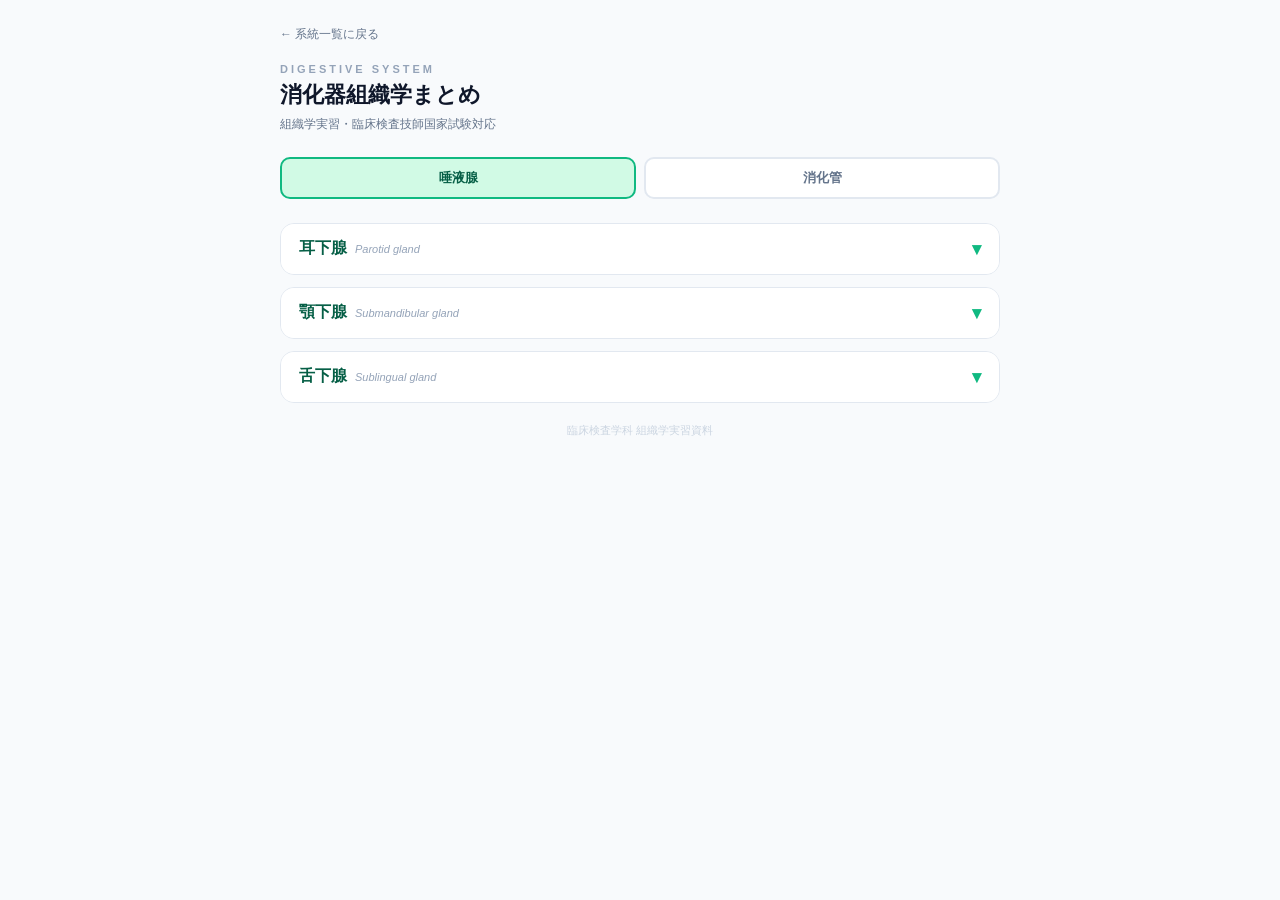
==== digestive.html @ 6a54fd80 "消化器、消化管のファイルを追加" ====
<!DOCTYPE html>
<html lang="ja">
<head>
<meta charset="UTF-8">
<meta name="viewport" content="width=device-width, initial-scale=1.0">
<title>消化器｜組織学実習資料</title>
<style>
  * { box-sizing: border-box; margin: 0; padding: 0; }
  body { font-family: 'Hiragino Kaku Gothic ProN', 'Noto Sans JP', sans-serif; background: #f8fafc; color: #1e293b; min-height: 100vh; padding: 24px 16px; }
  .container { max-width: 720px; margin: 0 auto; }
  .back { display: inline-flex; align-items: center; gap: 6px; font-size: 12px; color: #64748b; text-decoration: none; margin-bottom: 20px; }
  .back:hover { color: #1e293b; }
  .header { margin-bottom: 24px; }
  .header-label { font-size: 11px; font-weight: 700; letter-spacing: 3px; color: #94a3b8; text-transform: uppercase; margin-bottom: 6px; }
  .header h1 { font-size: 22px; font-weight: 800; color: #0f172a; line-height: 1.3; }
  .header p { font-size: 12px; color: #64748b; margin-top: 6px; }

  .tabs { display: flex; gap: 8px; margin-bottom: 24px; }
  .tab { flex: 1; padding: 10px 0; border-radius: 10px; border: 2px solid #e2e8f0; background: #fff; color: #64748b; font-weight: 700; font-size: 13px; cursor: pointer; transition: all .15s; font-family: inherit; }
  .tab.active { border-color: #10b981; background: #d1fae5; color: #065f46; }

  .organ-card { margin-bottom: 12px; border-radius: 14px; border: 1.5px solid #e2e8f0; overflow: hidden; background: #fff; }
  .organ-card.open { border-color: #6ee7b7; box-shadow: 0 4px 16px #10b98122; }
  .organ-header { width: 100%; display: flex; align-items: center; justify-content: space-between; padding: 14px 18px; background: #fff; border: none; cursor: pointer; text-align: left; font-family: inherit; }
  .organ-header.open { background: #d1fae5; }
  .organ-name { font-size: 16px; font-weight: 800; color: #065f46; }
  .organ-en { font-size: 11px; color: #94a3b8; margin-left: 8px; font-style: italic; }
  .organ-arrow { font-size: 18px; font-weight: 700; color: #10b981; transition: transform .2s; }
  .organ-arrow.open { transform: rotate(180deg); }
  .organ-body { padding: 0 12px 12px; display: none; }
  .organ-body.open { display: block; }
  .section-card { margin-top: 8px; border-radius: 10px; border: 1px solid #f1f5f9; overflow: hidden; }
  .section-card.open { border-color: #6ee7b7; }
  .section-header { width: 100%; display: flex; align-items: center; justify-content: space-between; padding: 10px 14px; background: #f8fafc; border: none; cursor: pointer; text-align: left; font-family: inherit; }
  .section-header.open { background: #10b98112; }
  .section-title { font-size: 13px; font-weight: 700; color: #334155; }
  .section-title.open { color: #065f46; }
  .section-arrow { font-size: 14px; color: #10b981; transition: transform .2s; }
  .section-arrow.open { transform: rotate(90deg); }
  .section-body { display: none; padding: 10px 14px 10px 28px; list-style: none; }
  .section-body.open { display: block; }
  .section-body li { position: relative; font-size: 13px; color: #1e293b; line-height: 1.7; padding-left: 12px; margin-bottom: 4px; }
  .section-body li::before { content: ''; position: absolute; left: 0; top: 8px; width: 5px; height: 5px; border-radius: 50%; background: #10b981; }
  .footer { text-align: center; font-size: 11px; color: #cbd5e1; margin-top: 20px; }
</style>
</head>
<body>
<div class="container">
  <a class="back" href="index.html">← 系統一覧に戻る</a>
  <div class="header">
    <div class="header-label">Digestive System</div>
    <h1>消化器組織学まとめ</h1>
    <p>組織学実習・臨床検査技師国家試験対応</p>
  </div>
  <div class="tabs">
    <button class="tab active" onclick="switchTab('salivary')" id="tab-salivary">唾液腺</button>
    <button class="tab" onclick="switchTab('tract')" id="tab-tract">消化管</button>
  </div>
  <div id="content"></div>
  <div class="footer">臨床検査学科 組織学実習資料</div>
</div>
<script>
const data = {
  salivary: [
    { organ:"耳下腺", en:"Parotid gland", sections:[
      { title:"腺房", items:["純漿液腺（serous gland）：唾液腺中で最も大きい","漿液細胞：錐体形、好酸性顆粒（酵素顆粒）豊富、基底側に扁平な核","アミラーゼ（α-amylase）を主に分泌"] },
      { title:"導管系", items:["介在部導管（intercalated duct）：細く短い","線条部導管（striated duct）：基底側に縦線条（ミトコンドリア豊富）、水・電解質の再吸収","排泄管：移行上皮→重層扁平上皮"] },
      { title:"臨床検査のポイント", items:["ムンプスウイルス（流行性耳下腺炎）の好発部位","耳下腺腫瘍：多形腺腫（最多）、ワルチン腫瘍（リンパ球浸潤＋嚢胞性）","血清アミラーゼ上昇：耳下腺炎・膵炎の鑑別に重要"] }
    ]},
    { organ:"顎下腺", en:"Submandibular gland", sections:[
      { title:"腺房", items:["混合腺（漿液腺優位）：漿液腺房＋粘液腺房","漿液半月（serous demilune）：粘液腺房に漿液細胞が帽状に付着","粘液細胞：明るい細胞質、扁平な核が基底側に圧排"] },
      { title:"導管系", items:["線条部導管が発達（耳下腺より太く長い）","Wharton管：口腔底に開口"] },
      { title:"臨床検査のポイント", items:["唾石（sialolithiasis）：Wharton管に最多（約80%）","唾石はカルシウム塩の沈着、X線・CT・超音波で検出"] }
    ]},
    { organ:"舌下腺", en:"Sublingual gland", sections:[
      { title:"腺房", items:["混合腺（粘液腺優位）：粘液腺房が大部分を占める","漿液半月は少ない","粘液分泌が主体：潤滑・保護機能"] },
      { title:"導管系", items:["短い独自の排泄管（Rivinus管）が複数存在","一部はWharton管に合流"] },
      { title:"3大唾液腺の比較", items:["漿液腺：耳下腺 > 顎下腺 > 舌下腺","粘液腺：舌下腺 > 顎下腺 > 耳下腺","線条部導管の発達：耳下腺・顎下腺 > 舌下腺"] }
    ]}
  ],
  tract: [
    { organ:"食道", en:"Esophagus", sections:[
      { title:"壁の構造（4層）", items:["粘膜：重層扁平上皮（非角化性）＋粘膜固有層＋粘膜筋板","粘膜下層：食道腺（粘液腺）散在、Meissner神経叢","筋層：内輪・外縦（上部1/3=横紋筋、中部=混合、下部1/3=平滑筋）","外膜：線維膜（漿膜なし）"] },
      { title:"特徴的構造", items:["食道腺（esophageal glands）：粘膜下層に散在する純粘液腺","食道腺固有（cardiac glands）：上下端の粘膜固有層に存在","粘膜筋板：縦走平滑筋（消化管で食道のみ縦走）"] },
      { title:"臨床検査のポイント", items:["Barrett食道：下部食道の扁平上皮が円柱上皮に化生（腺癌リスク）","食道癌：扁平上皮癌（上中部）vs 腺癌（下部）","アカラシア：下部食道括約筋の弛緩障害、Auerbach神経叢の変性"] }
    ]},
    { organ:"胃", en:"Stomach", sections:[
      { title:"壁の構造", items:["粘膜：表面上皮（粘液産生単層円柱上皮）＋胃小窩（gastric pit）＋胃腺","粘膜下層：Meissner神経叢、血管・リンパ管豊富","筋層：内斜・中輪・外縦の3層（消化管中唯一）","漿膜：中皮（単層扁平上皮）"] },
      { title:"胃腺の細胞（胃体部・胃底部）", items:["主細胞（chief cells）：ペプシノゲン分泌、好塩基性（RER豊富）","壁細胞（parietal cells）：塩酸・内因子分泌、好酸性（ミトコンドリア豊富）、細管小管系","粘液頸細胞：粘液分泌、幹細胞的役割","G細胞（幽門腺）：ガストリン分泌（内分泌細胞）"] },
      { title:"部位別腺の違い", items:["胃底腺（fundic glands）：主細胞＋壁細胞が豊富、胃体部・胃底部","幽門腺（pyloric glands）：粘液細胞主体、ガストリン分泌G細胞含む","噴門腺（cardiac glands）：粘液腺のみ"] },
      { title:"臨床検査のポイント", items:["Helicobacter pylori：胃粘膜表層に定着、ウレアーゼ産生、胃炎・潰瘍・癌の原因","胃癌：腸型（腸上皮化生を経る）vs びまん型（印環細胞癌）","内因子欠乏→ビタミンB12吸収障害→悪性貧血"] }
    ]},
    { organ:"十二指腸", en:"Duodenum", sections:[
      { title:"特徴的構造", items:["Brunner腺（十二指腸腺）：粘膜下層に存在（小腸中唯一）、アルカリ性粘液分泌","Vater乳頭（大十二指腸乳頭）：総胆管・膵管の開口部","絨毛（villi）：最も発達（高く密）"] },
      { title:"上皮細胞", items:["吸収上皮細胞：微絨毛（刷子縁）＋糖衣（glycocalyx）、消化・吸収","杯細胞（goblet cells）：粘液分泌、小腸では十二指腸で最少","Paneth細胞：陰窩底部に存在、リゾチーム・ディフェンシン分泌（抗菌）"] },
      { title:"臨床検査のポイント", items:["十二指腸潰瘍：H. pylori・NSAIDsが主因、Brunner腺過形成を伴うことあり","吸収不良症候群：絨毛萎縮（セリアック病など）で診断"] }
    ]},
    { organ:"小腸", en:"Small intestine", sections:[
      { title:"共通構造", items:["絨毛＋陰窩（Lieberkühn陰窩）：表面積を拡大","輪状ひだ（Kerckring弁）：粘膜＋粘膜下層が形成（空腸で最大）","粘膜筋板：内輪・外縦の薄い平滑筋層"] },
      { title:"空腸の特徴", items:["輪状ひだ最も発達（吸収面積最大）","絨毛：長く密、杯細胞は十二指腸より多い","Peyer板なし（あるいは少ない）"] },
      { title:"回腸の特徴", items:["Peyer板（集合リンパ小節）：腸間膜付着対側の粘膜に存在、免疫応答","M細胞：Peyer板上皮に存在、抗原取り込み・輸送","杯細胞：空腸より多い、輪状ひだは減少"] },
      { title:"臨床検査のポイント", items:["Crohn病：小腸〜大腸の全層性肉芽腫性炎、非乾酪性肉芽腫","腸チフス：Peyer板の壊死・潰瘍、Salmonella typhi感染","吸収不良：脂肪便、ビタミン欠乏"] }
    ]},
    { organ:"大腸", en:"Large intestine", sections:[
      { title:"構造的特徴", items:["絨毛なし（粘膜面は平坦）","陰窩（Lieberkühn陰窩）が深く発達","杯細胞が豊富（粘液産生が主機能）","腸間膜ひも（taenia coli）：外縦筋が3本の帯に集まる"] },
      { title:"上皮細胞", items:["吸収上皮細胞：水・電解質の吸収（微絨毛は小腸より短い）","杯細胞：大腸で最多、粘液により便の移送を助ける","内分泌細胞：セロトニン産生細胞（EC細胞）など"] },
      { title:"部位別特徴", items:["盲腸・虫垂：リンパ組織豊富（虫垂はリンパ器官的性格）","結腸：陰窩が規則正しく配列","直腸：陰窩深く、杯細胞多い、歯状線以下で重層扁平上皮に移行"] },
      { title:"臨床検査のポイント", items:["大腸癌：腺癌が大部分、左側結腸・直腸に多い","潰瘍性大腸炎：粘膜・粘膜下層限局の炎症、陰窩膿瘍・杯細胞減少","過形成ポリープ vs 腺腫：鋸歯状構造の評価が重要"] }
    ]}
  ]
};

let currentTab = 'salivary';
const openOrgans = {}, openSections = {};

function switchTab(tab) {
  currentTab = tab;
  document.querySelectorAll('.tab').forEach(t => t.classList.remove('active'));
  document.getElementById(`tab-${tab}`).classList.add('active');
  render();
}

function toggleOrgan(key) { openOrgans[key] = !openOrgans[key]; render(); }
function toggleSection(key) { openSections[key] = !openSections[key]; render(); }

function render() {
  const items = data[currentTab];
  let html = '';
  items.forEach((organ, oi) => {
    const oKey = `${currentTab}-${oi}`, isOpen = !!openOrgans[oKey];
    html += `<div class="organ-card ${isOpen?'open':''}"><button class="organ-header ${isOpen?'open':''}" onclick="toggleOrgan('${oKey}')"><div><span class="organ-name">${organ.organ}</span><span class="organ-en">${organ.en}</span></div><span class="organ-arrow ${isOpen?'open':''}">▾</span></button><div class="organ-body ${isOpen?'open':''}">`;
    organ.sections.forEach((sec, si) => {
      const sKey = `${oKey}-${si}`, secOpen = !!openSections[sKey];
      html += `<div class="section-card ${secOpen?'open':''}"><button class="section-header ${secOpen?'open':''}" onclick="toggleSection('${sKey}')"><span class="section-title ${secOpen?'open':''}">${sec.title}</span><span class="section-arrow ${secOpen?'open':''}">▶</span></button><ul class="section-body ${secOpen?'open':''}">${sec.items.map(i=>`<li>${i}</li>`).join('')}</ul></div>`;
    });
    html += `</div></div>`;
  });
  document.getElementById('content').innerHTML = html;
}
render();
</script>
</body>
</html>
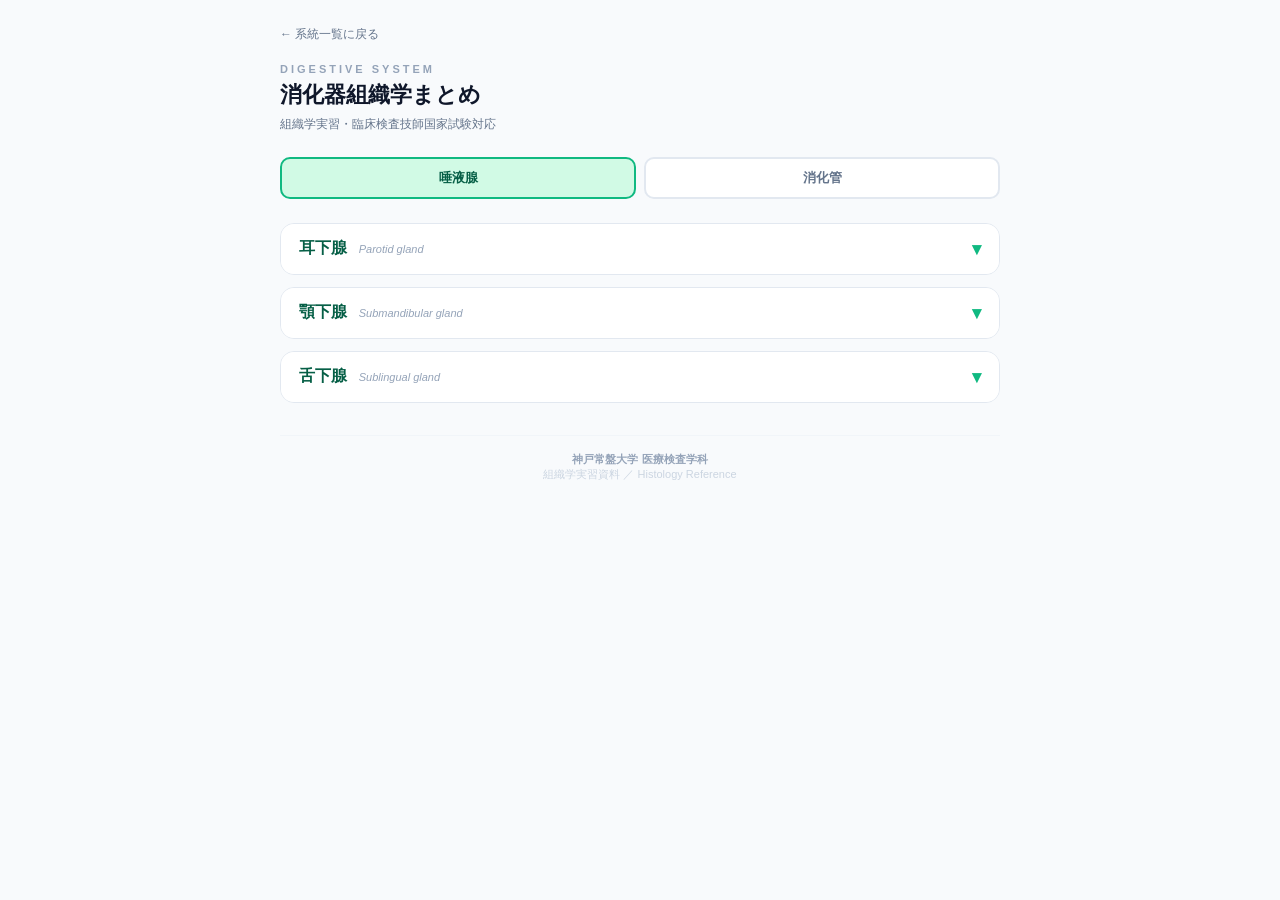
==== commit 913e1948: "CSS, jsなどを追加して、ヘッダーやフッターを編集すればそれに連動してその他のページも書き換わるようにした" ====
--- a/digestive.html
+++ b/digestive.html
@@ -4,51 +4,13 @@
 <meta charset="UTF-8">
 <meta name="viewport" content="width=device-width, initial-scale=1.0">
 <title>消化器｜組織学実習資料</title>
-<style>
-  * { box-sizing: border-box; margin: 0; padding: 0; }
-  body { font-family: 'Hiragino Kaku Gothic ProN', 'Noto Sans JP', sans-serif; background: #f8fafc; color: #1e293b; min-height: 100vh; padding: 24px 16px; }
-  .container { max-width: 720px; margin: 0 auto; }
-  .back { display: inline-flex; align-items: center; gap: 6px; font-size: 12px; color: #64748b; text-decoration: none; margin-bottom: 20px; }
-  .back:hover { color: #1e293b; }
-  .header { margin-bottom: 24px; }
-  .header-label { font-size: 11px; font-weight: 700; letter-spacing: 3px; color: #94a3b8; text-transform: uppercase; margin-bottom: 6px; }
-  .header h1 { font-size: 22px; font-weight: 800; color: #0f172a; line-height: 1.3; }
-  .header p { font-size: 12px; color: #64748b; margin-top: 6px; }
-
-  .tabs { display: flex; gap: 8px; margin-bottom: 24px; }
-  .tab { flex: 1; padding: 10px 0; border-radius: 10px; border: 2px solid #e2e8f0; background: #fff; color: #64748b; font-weight: 700; font-size: 13px; cursor: pointer; transition: all .15s; font-family: inherit; }
-  .tab.active { border-color: #10b981; background: #d1fae5; color: #065f46; }
-
-  .organ-card { margin-bottom: 12px; border-radius: 14px; border: 1.5px solid #e2e8f0; overflow: hidden; background: #fff; }
-  .organ-card.open { border-color: #6ee7b7; box-shadow: 0 4px 16px #10b98122; }
-  .organ-header { width: 100%; display: flex; align-items: center; justify-content: space-between; padding: 14px 18px; background: #fff; border: none; cursor: pointer; text-align: left; font-family: inherit; }
-  .organ-header.open { background: #d1fae5; }
-  .organ-name { font-size: 16px; font-weight: 800; color: #065f46; }
-  .organ-en { font-size: 11px; color: #94a3b8; margin-left: 8px; font-style: italic; }
-  .organ-arrow { font-size: 18px; font-weight: 700; color: #10b981; transition: transform .2s; }
-  .organ-arrow.open { transform: rotate(180deg); }
-  .organ-body { padding: 0 12px 12px; display: none; }
-  .organ-body.open { display: block; }
-  .section-card { margin-top: 8px; border-radius: 10px; border: 1px solid #f1f5f9; overflow: hidden; }
-  .section-card.open { border-color: #6ee7b7; }
-  .section-header { width: 100%; display: flex; align-items: center; justify-content: space-between; padding: 10px 14px; background: #f8fafc; border: none; cursor: pointer; text-align: left; font-family: inherit; }
-  .section-header.open { background: #10b98112; }
-  .section-title { font-size: 13px; font-weight: 700; color: #334155; }
-  .section-title.open { color: #065f46; }
-  .section-arrow { font-size: 14px; color: #10b981; transition: transform .2s; }
-  .section-arrow.open { transform: rotate(90deg); }
-  .section-body { display: none; padding: 10px 14px 10px 28px; list-style: none; }
-  .section-body.open { display: block; }
-  .section-body li { position: relative; font-size: 13px; color: #1e293b; line-height: 1.7; padding-left: 12px; margin-bottom: 4px; }
-  .section-body li::before { content: ''; position: absolute; left: 0; top: 8px; width: 5px; height: 5px; border-radius: 50%; background: #10b981; }
-  .footer { text-align: center; font-size: 11px; color: #cbd5e1; margin-top: 20px; }
-</style>
+<link rel="stylesheet" href="common.css">
 </head>
-<body>
+<body class="theme-digestive">
 <div class="container">
   <a class="back" href="index.html">← 系統一覧に戻る</a>
-  <div class="header">
-    <div class="header-label">Digestive System</div>
+  <div class="page-header">
+    <div class="page-header-label">Digestive System</div>
     <h1>消化器組織学まとめ</h1>
     <p>組織学実習・臨床検査技師国家試験対応</p>
   </div>
@@ -57,8 +19,8 @@
     <button class="tab" onclick="switchTab('tract')" id="tab-tract">消化管</button>
   </div>
   <div id="content"></div>
-  <div class="footer">臨床検査学科 組織学実習資料</div>
 </div>
+<script src="common.js"></script>
 <script>
 const data = {
   salivary: [
@@ -111,33 +73,14 @@
 };
 
 let currentTab = 'salivary';
-const openOrgans = {}, openSections = {};
-
 function switchTab(tab) {
   currentTab = tab;
   document.querySelectorAll('.tab').forEach(t => t.classList.remove('active'));
   document.getElementById(`tab-${tab}`).classList.add('active');
-  render();
+  buildAccordion(data[tab], tab);
 }
-
-function toggleOrgan(key) { openOrgans[key] = !openOrgans[key]; render(); }
-function toggleSection(key) { openSections[key] = !openSections[key]; render(); }
-
-function render() {
-  const items = data[currentTab];
-  let html = '';
-  items.forEach((organ, oi) => {
-    const oKey = `${currentTab}-${oi}`, isOpen = !!openOrgans[oKey];
-    html += `<div class="organ-card ${isOpen?'open':''}"><button class="organ-header ${isOpen?'open':''}" onclick="toggleOrgan('${oKey}')"><div><span class="organ-name">${organ.organ}</span><span class="organ-en">${organ.en}</span></div><span class="organ-arrow ${isOpen?'open':''}">▾</span></button><div class="organ-body ${isOpen?'open':''}">`;
-    organ.sections.forEach((sec, si) => {
-      const sKey = `${oKey}-${si}`, secOpen = !!openSections[sKey];
-      html += `<div class="section-card ${secOpen?'open':''}"><button class="section-header ${secOpen?'open':''}" onclick="toggleSection('${sKey}')"><span class="section-title ${secOpen?'open':''}">${sec.title}</span><span class="section-arrow ${secOpen?'open':''}">▶</span></button><ul class="section-body ${secOpen?'open':''}">${sec.items.map(i=>`<li>${i}</li>`).join('')}</ul></div>`;
-    });
-    html += `</div></div>`;
-  });
-  document.getElementById('content').innerHTML = html;
-}
-render();
+insertFooter();
+buildAccordion(data['salivary'], 'salivary');
 </script>
 </body>
 </html>
--- a/common.css
+++ b/common.css
@@ -0,0 +1,86 @@
+* { box-sizing: border-box; margin: 0; padding: 0; }
+body {
+  font-family: 'Hiragino Kaku Gothic ProN', 'Noto Sans JP', sans-serif;
+  background: #f8fafc; color: #1e293b; min-height: 100vh; padding: 24px 16px;
+}
+.container { max-width: 720px; margin: 0 auto; }
+
+/* ヘッダー・ナビ */
+.back { display: inline-flex; align-items: center; gap: 6px; font-size: 12px; color: #64748b; text-decoration: none; margin-bottom: 20px; }
+.back:hover { color: #1e293b; }
+.page-header { margin-bottom: 24px; }
+.page-header-label { font-size: 11px; font-weight: 700; letter-spacing: 3px; color: #94a3b8; text-transform: uppercase; margin-bottom: 6px; }
+.page-header h1 { font-size: 22px; font-weight: 800; color: #0f172a; line-height: 1.3; }
+.page-header p { font-size: 12px; color: #64748b; margin-top: 6px; }
+
+/* タブ */
+.tabs { display: flex; gap: 8px; margin-bottom: 24px; }
+.tab { flex: 1; padding: 10px 0; border-radius: 10px; border: 2px solid #e2e8f0; background: #fff; color: #64748b; font-weight: 700; font-size: 13px; cursor: pointer; transition: all .15s; font-family: inherit; }
+
+/* アコーディオン共通 */
+.organ-card { margin-bottom: 12px; border-radius: 14px; border: 1.5px solid #e2e8f0; overflow: hidden; background: #fff; }
+.organ-header { width: 100%; display: flex; align-items: center; justify-content: space-between; padding: 14px 18px; background: #fff; border: none; cursor: pointer; text-align: left; font-family: inherit; }
+.organ-name { font-size: 16px; font-weight: 800; }
+.organ-en { font-size: 11px; color: #94a3b8; margin-left: 8px; font-style: italic; }
+.organ-arrow { font-size: 18px; font-weight: 700; transition: transform .2s; }
+.organ-arrow.open { transform: rotate(180deg); }
+.organ-body { padding: 0 12px 12px; display: none; }
+.organ-body.open { display: block; }
+.section-card { margin-top: 8px; border-radius: 10px; border: 1px solid #f1f5f9; overflow: hidden; }
+.section-header { width: 100%; display: flex; align-items: center; justify-content: space-between; padding: 10px 14px; background: #f8fafc; border: none; cursor: pointer; text-align: left; font-family: inherit; }
+.section-title { font-size: 13px; font-weight: 700; color: #334155; }
+.section-arrow { font-size: 14px; transition: transform .2s; }
+.section-arrow.open { transform: rotate(90deg); }
+.section-body { display: none; padding: 10px 14px 10px 28px; list-style: none; }
+.section-body.open { display: block; }
+.section-body li { position: relative; font-size: 13px; color: #1e293b; line-height: 1.7; padding-left: 12px; margin-bottom: 4px; }
+.section-body li::before { content: ''; position: absolute; left: 0; top: 8px; width: 5px; height: 5px; border-radius: 50%; }
+
+/* フッター */
+.site-footer { text-align: center; font-size: 11px; color: #cbd5e1; margin-top: 32px; padding-top: 16px; border-top: 1px solid #f1f5f9; }
+.site-footer .dept { font-weight: 600; color: #94a3b8; }
+
+/* トップページ カード */
+.card-grid { display: grid; grid-template-columns: repeat(auto-fit, minmax(200px, 1fr)); gap: 12px; margin-bottom: 32px; }
+.card { display: block; text-decoration: none; background: #fff; border-radius: 14px; border: 1.5px solid #e2e8f0; padding: 20px; cursor: pointer; transition: all .15s; }
+.card:hover { transform: translateY(-2px); box-shadow: 0 8px 24px #00000012; }
+.card-icon { font-size: 28px; margin-bottom: 12px; }
+.card-title { font-size: 16px; font-weight: 800; margin-bottom: 4px; }
+.card-sub { font-size: 11px; color: #94a3b8; font-style: italic; margin-bottom: 10px; }
+.card-tags { display: flex; flex-wrap: wrap; gap: 4px; }
+.tag { font-size: 10px; font-weight: 600; padding: 2px 8px; border-radius: 20px; }
+.card-coming { opacity: 0.5; cursor: default; pointer-events: none; }
+.card-coming .card-title { color: #94a3b8; }
+.card-coming .tag { background: #f1f5f9; color: #94a3b8; }
+
+/* 生殖器カラー */
+.theme-reproductive .tab.active { border-color: #c026d3; background: #fae8ff; color: #701a75; }
+.theme-reproductive .organ-card.open { border-color: #e879f9; box-shadow: 0 4px 16px #c026d322; }
+.theme-reproductive .organ-header.open { background: #fae8ff; }
+.theme-reproductive .organ-name { color: #701a75; }
+.theme-reproductive .organ-arrow { color: #c026d3; }
+.theme-reproductive .section-card.open { border-color: #e879f9; }
+.theme-reproductive .section-header.open { background: #c026d312; }
+.theme-reproductive .section-title.open { color: #701a75; }
+.theme-reproductive .section-arrow { color: #c026d3; }
+.theme-reproductive .section-body li::before { background: #c026d3; }
+.card-reproductive { border-color: #e879f9; }
+.card-reproductive:hover { box-shadow: 0 8px 24px #c026d322; }
+.card-reproductive .card-title { color: #701a75; }
+.card-reproductive .tag { background: #fae8ff; color: #701a75; }
+
+/* 消化器カラー */
+.theme-digestive .tab.active { border-color: #10b981; background: #d1fae5; color: #065f46; }
+.theme-digestive .organ-card.open { border-color: #6ee7b7; box-shadow: 0 4px 16px #10b98122; }
+.theme-digestive .organ-header.open { background: #d1fae5; }
+.theme-digestive .organ-name { color: #065f46; }
+.theme-digestive .organ-arrow { color: #10b981; }
+.theme-digestive .section-card.open { border-color: #6ee7b7; }
+.theme-digestive .section-header.open { background: #10b98112; }
+.theme-digestive .section-title.open { color: #065f46; }
+.theme-digestive .section-arrow { color: #10b981; }
+.theme-digestive .section-body li::before { background: #10b981; }
+.card-digestive { border-color: #6ee7b7; }
+.card-digestive:hover { box-shadow: 0 8px 24px #10b98122; }
+.card-digestive .card-title { color: #065f46; }
+.card-digestive .tag { background: #d1fae5; color: #065f46; }
